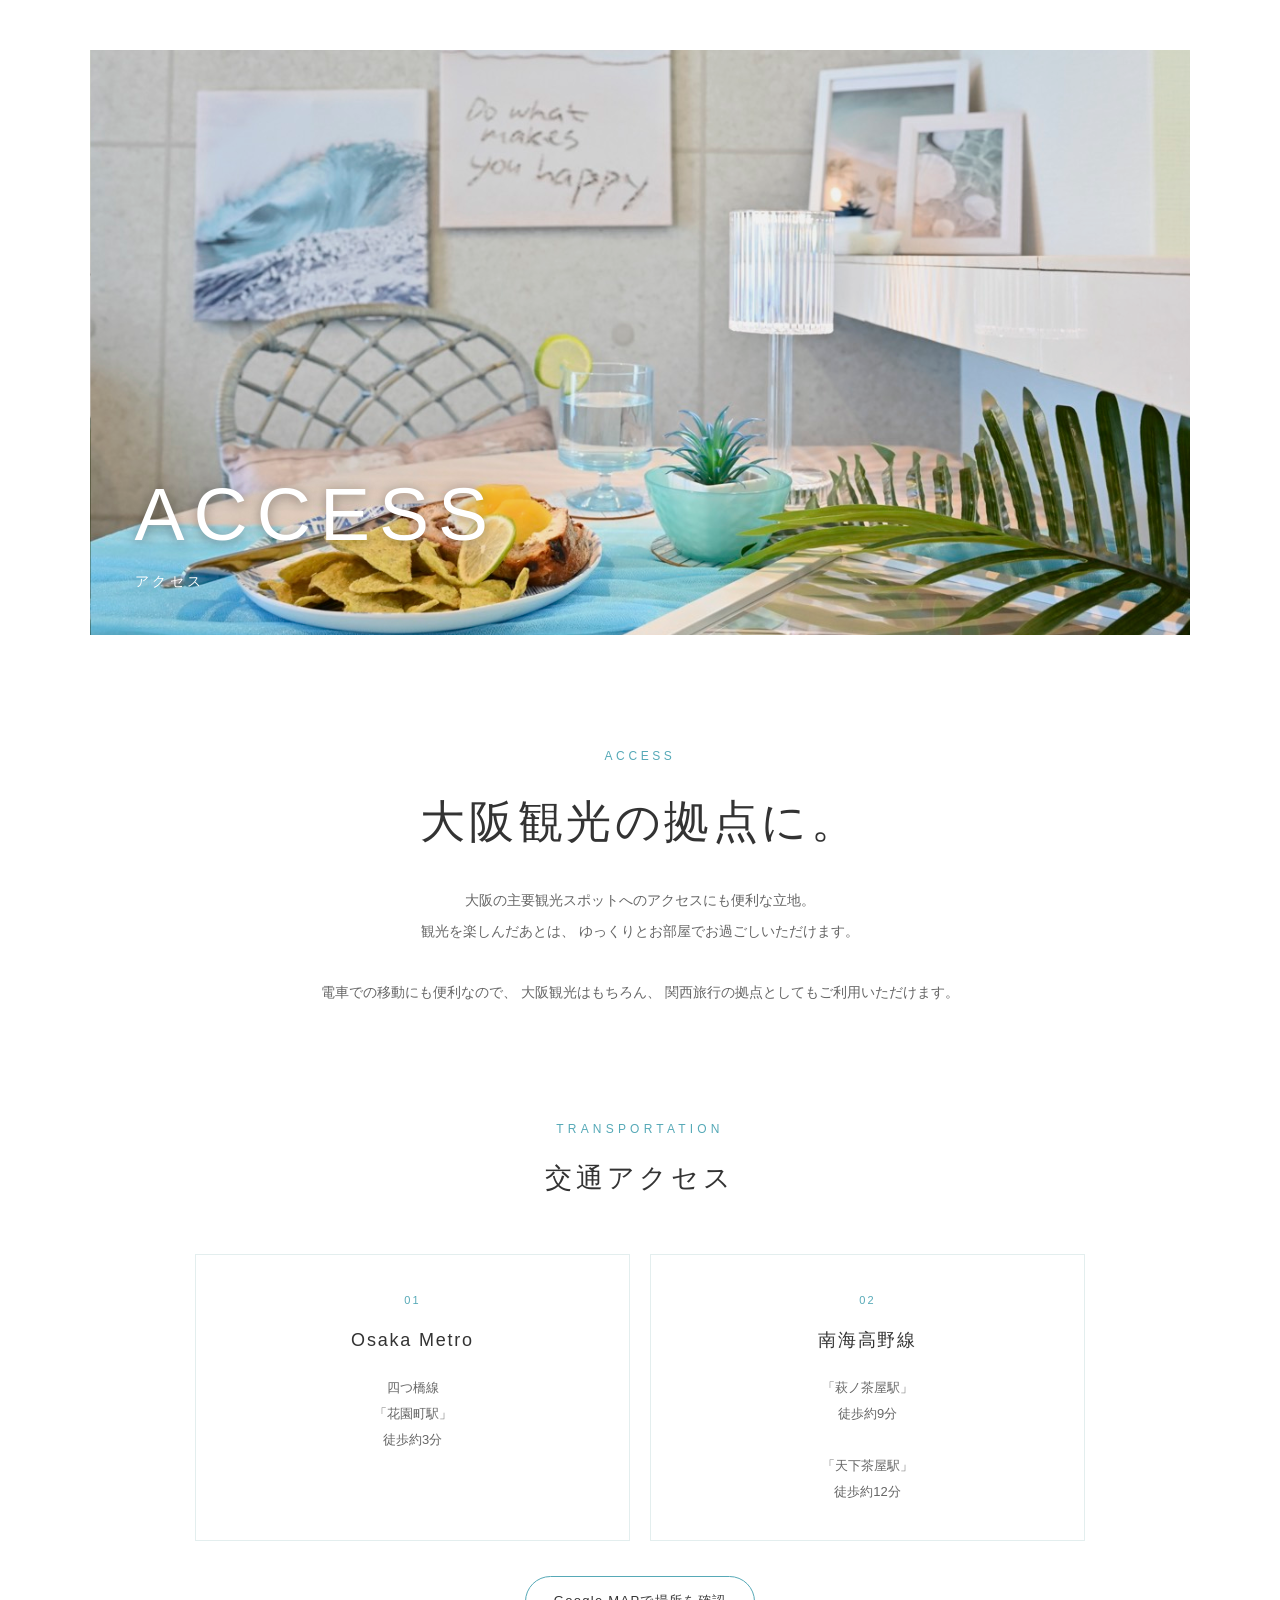
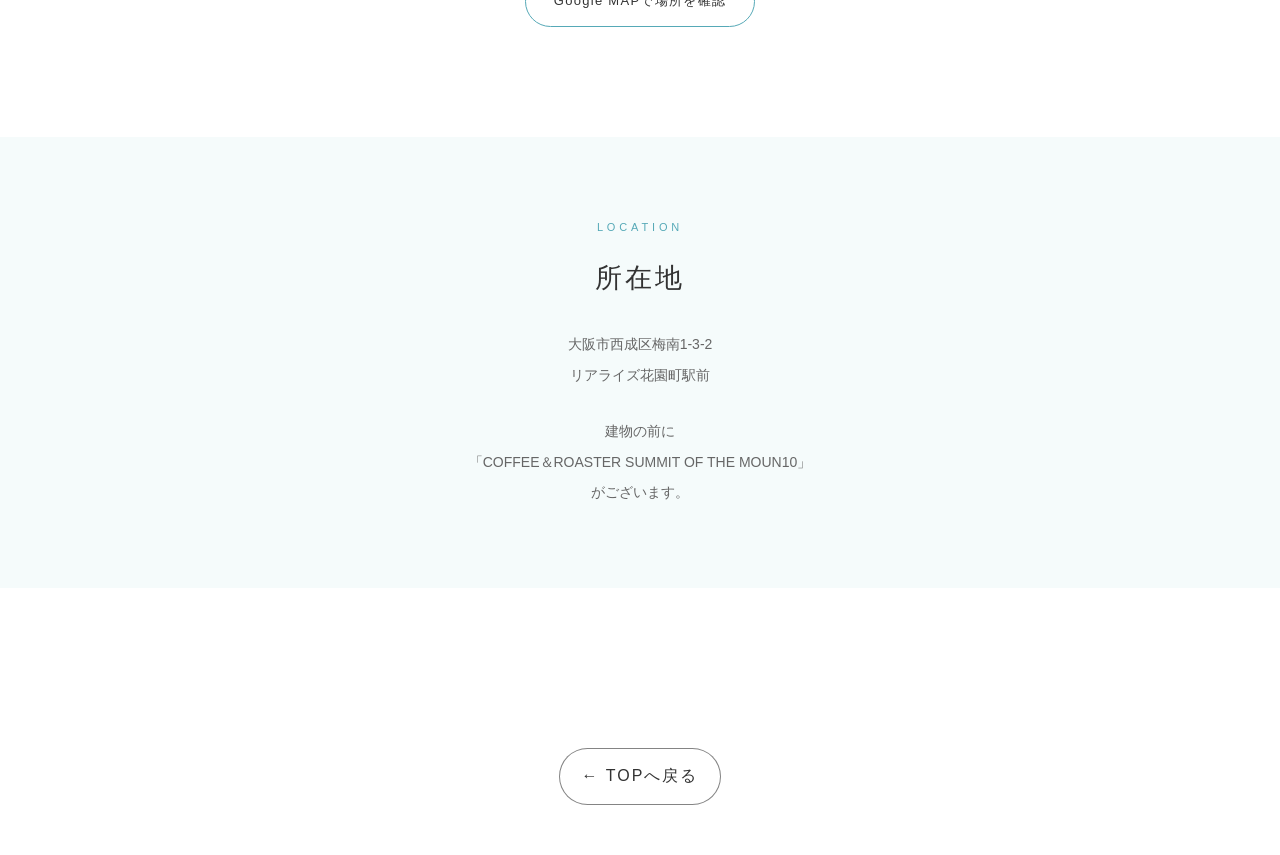
==== access.html @ d60d7217 "Initial commit: SORA guesthouse website Co-Authored-By: Claude Sonnet 5 <noreply@anthropic.com>" ====
<!DOCTYPE html>
<html lang="ja">

<head>

  <meta charset="UTF-8">

  <meta name="viewport" content="width=device-width, initial-scale=1.0">

  <title>アクセス | SORA</title>


  <style>

    * {
      margin: 0;
      padding: 0;
      box-sizing: border-box;
    }


    body {

      font-family:
        "Yu Gothic",
        "Hiragino Kaku Gothic ProN",
        sans-serif;

      color: #333;

      background: #fff;

      line-height: 1.9;
    }


    /* =========================
       HERO
    ========================= */

    .hero {

      width: 86%;

      height: 65vh;

      min-height: 500px;

      margin: 50px auto 0;

      background-image:
        linear-gradient(
          rgba(0,0,0,0.05),
          rgba(0,0,0,0.05)
        ),
        url("images/access.jpg");

      background-size: cover;

      /* 少し下側を見せる */
      background-position: center 70%;

      position: relative;
    }


    /* 画像の下側に文字 */

    .hero-content {

      position: absolute;

      left: 45px;

      bottom: 40px;

      color: white;

      text-shadow:
        0 2px 12px rgba(0,0,0,0.35);
    }


    .hero-en {

      font-size:
        clamp(40px, 6vw, 75px);

      letter-spacing: 0.12em;

      font-weight: 300;

      line-height: 1.05;
    }


    .hero-ja {

      margin-top: 15px;

      font-size: 14px;

      letter-spacing: 0.25em;
    }


    /* =========================
       INTRO
    ========================= */

    .intro {

      max-width: 950px;

      margin: 0 auto;

      padding: 110px 30px;

      text-align: center;
    }


    .intro-title {

      font-size: 12px;

      letter-spacing: 0.3em;

      color: #56a9b7;

      margin-bottom: 20px;
    }


    .intro h2 {

      font-size:
        clamp(27px, 3.5vw, 45px);

      font-weight: 300;

      line-height: 1.5;

      letter-spacing: 0.08em;

      margin-bottom: 30px;
    }


    .intro p {

      max-width: 650px;

      margin: 0 auto;

      font-size: 14px;

      line-height: 2.2;

      color: #666;
    }


    /* =========================
       ACCESS INFO
    ========================= */

    .access {

      max-width: 950px;

      margin: 0 auto;

      padding: 0 30px 110px;
    }


    .section-title {

      text-align: center;

      margin-bottom: 50px;
    }


    .section-title .en {

      font-size: 12px;

      letter-spacing: 0.35em;

      color: #56a9b7;
    }


    .section-title h2 {

      margin-top: 12px;

      font-size: 27px;

      font-weight: 300;

      letter-spacing: 0.15em;
    }


    /* =========================
       ACCESS CARD
    ========================= */

    .access-grid {

      display: grid;

      grid-template-columns:
        repeat(2, 1fr);

      gap: 20px;
    }


    .access-item {

      border:
        1px solid #e3eeee;

      padding: 35px 25px;

      text-align: center;

      background: white;
    }


    .access-number {

      font-size: 11px;

      letter-spacing: 0.2em;

      color: #56a9b7;

      margin-bottom: 12px;
    }


    .access-item h3 {

      font-size: 18px;

      font-weight: 400;

      letter-spacing: 0.1em;

      margin-bottom: 18px;
    }


    .access-item p {

      font-size: 13px;

      line-height: 2;

      color: #666;
    }


    /* =========================
       GOOGLE MAP LINK
    ========================= */

    .map-link {

      text-align: center;

      margin-top: 35px;
    }


    .map-link a {

      display: inline-block;

      padding: 12px 28px;

      color: #333;

      text-decoration: none;

      border:
        1px solid #56a9b7;

      border-radius: 30px;

      background: white;

      letter-spacing: 0.1em;

      font-size: 13px;

      transition: 0.3s;
    }


    .map-link a:hover {

      background: #56a9b7;

      color: white;
    }


    /* =========================
       LOCATION
    ========================= */

    .location {

      background: #f5fbfb;

      padding: 80px 30px;

      text-align: center;

      margin-bottom: 110px;
    }


    .location-en {

      font-size: 11px;

      letter-spacing: 0.35em;

      color: #56a9b7;

      margin-bottom: 15px;
    }


    .location h2 {

      font-size: 27px;

      font-weight: 300;

      letter-spacing: 0.12em;

      margin-bottom: 25px;
    }


    .location p {

      font-size: 14px;

      line-height: 2.2;

      color: #666;
    }


    .landmark {

      margin-top: 25px;
    }


    /* =========================
       TOPへ戻る
    ========================= */

    footer {

      padding: 50px 20px;

      text-align: center;

      background: #fff;
    }


    .back {

      display: block;

      width: fit-content;

      margin: 0 auto;

      color: #333;

      text-decoration: none;

      padding: 12px 22px;

      border:
        1px solid rgba(51, 51, 51, 0.6);

      border-radius: 30px;

      background:
        rgba(255, 255, 255, 0.15);

      letter-spacing: 2px;

      backdrop-filter: blur(5px);

      transition: 0.3s;
    }


    .back:hover {

      background:
        rgba(51, 51, 51, 0.15);
    }


    /* =========================
       スマホ
    ========================= */

    @media (max-width: 768px) {


      .hero {
  width: 92%;
  height: 260px;
  min-height: 0;

  background-size: contain;
  background-repeat: no-repeat;
  background-position: center;

  margin-top: 30px;
}

      .hero-content {

        left: 25px;

        bottom: 30px;
      }


      .hero-en {

        font-size: 40px;
      }


      .intro {

        padding: 75px 25px;
      }

.intro p {
  text-align: left;
}


      .access {

        padding:
          0 25px 75px;
      }


      .access-grid {

        grid-template-columns: 1fr;
      }


      .location {

        margin-bottom: 75px;

        padding: 60px 25px;
      }


      .map-link a {

        font-size: 12px;

        padding: 11px 22px;
      }

    }

  </style>

</head>


<body>


  <!-- =========================
       HERO
  ========================= -->

  <section class="hero">

    <div class="hero-content">

      <div class="hero-en">
        ACCESS
      </div>

      <div class="hero-ja">
        アクセス
      </div>

    </div>

  </section>



  <!-- =========================
       INTRO
  ========================= -->

  <section class="intro">

    <div class="intro-title">
      ACCESS
    </div>


    <h2>
      大阪観光の拠点に。
    </h2>


    <p>

      大阪の主要観光スポットへのアクセスにも便利な立地。<br>

      観光を楽しんだあとは、
      ゆっくりとお部屋でお過ごしいただけます。

      <br><br>

      電車での移動にも便利なので、
      大阪観光はもちろん、
      関西旅行の拠点としてもご利用いただけます。

    </p>

  </section>



  <!-- =========================
       ACCESS INFO
  ========================= -->

  <section class="access">


    <div class="section-title">

      <div class="en">
        TRANSPORTATION
      </div>

      <h2>
        交通アクセス
      </h2>

    </div>



    <div class="access-grid">


      <!-- Osaka Metro -->

      <div class="access-item">

        <div class="access-number">
          01
        </div>

        <h3>
          Osaka Metro
        </h3>

        <p>

          四つ橋線<br>

          「花園町駅」<br>

          徒歩約3分

        </p>

      </div>



      <!-- 南海高野線 -->

      <div class="access-item">

        <div class="access-number">
          02
        </div>

        <h3>
          南海高野線
        </h3>

        <p>

          「萩ノ茶屋駅」<br>

          徒歩約9分

          <br><br>

          「天下茶屋駅」<br>

          徒歩約12分

        </p>

      </div>


    </div>



    <!-- Google MAP -->

    <div class="map-link">

      <a
        href="https://maps.app.goo.gl/hooGgFMVFfqxuNar9"
        target="_blank"
      >
        Google MAPで場所を確認
      </a>

    </div>


  </section>



  <!-- =========================
       LOCATION
  ========================= -->

  <section class="location">

    <div class="location-en">
      LOCATION
    </div>


    <h2>
      所在地
    </h2>


    <p>

      大阪市西成区梅南1-3-2<br>

      リアライズ花園町駅前

    </p>


    <p class="landmark">

      建物の前に<br>

      「COFFEE＆ROASTER SUMMIT OF THE MOUN10」<br>

      がございます。

    </p>

  </section>



  <!-- =========================
       TOPへ戻る
  ========================= -->

  <footer>

    <a
      href="index.html"
      class="back"
    >

      ← TOPへ戻る

    </a>

  </footer>


</body>

</html>
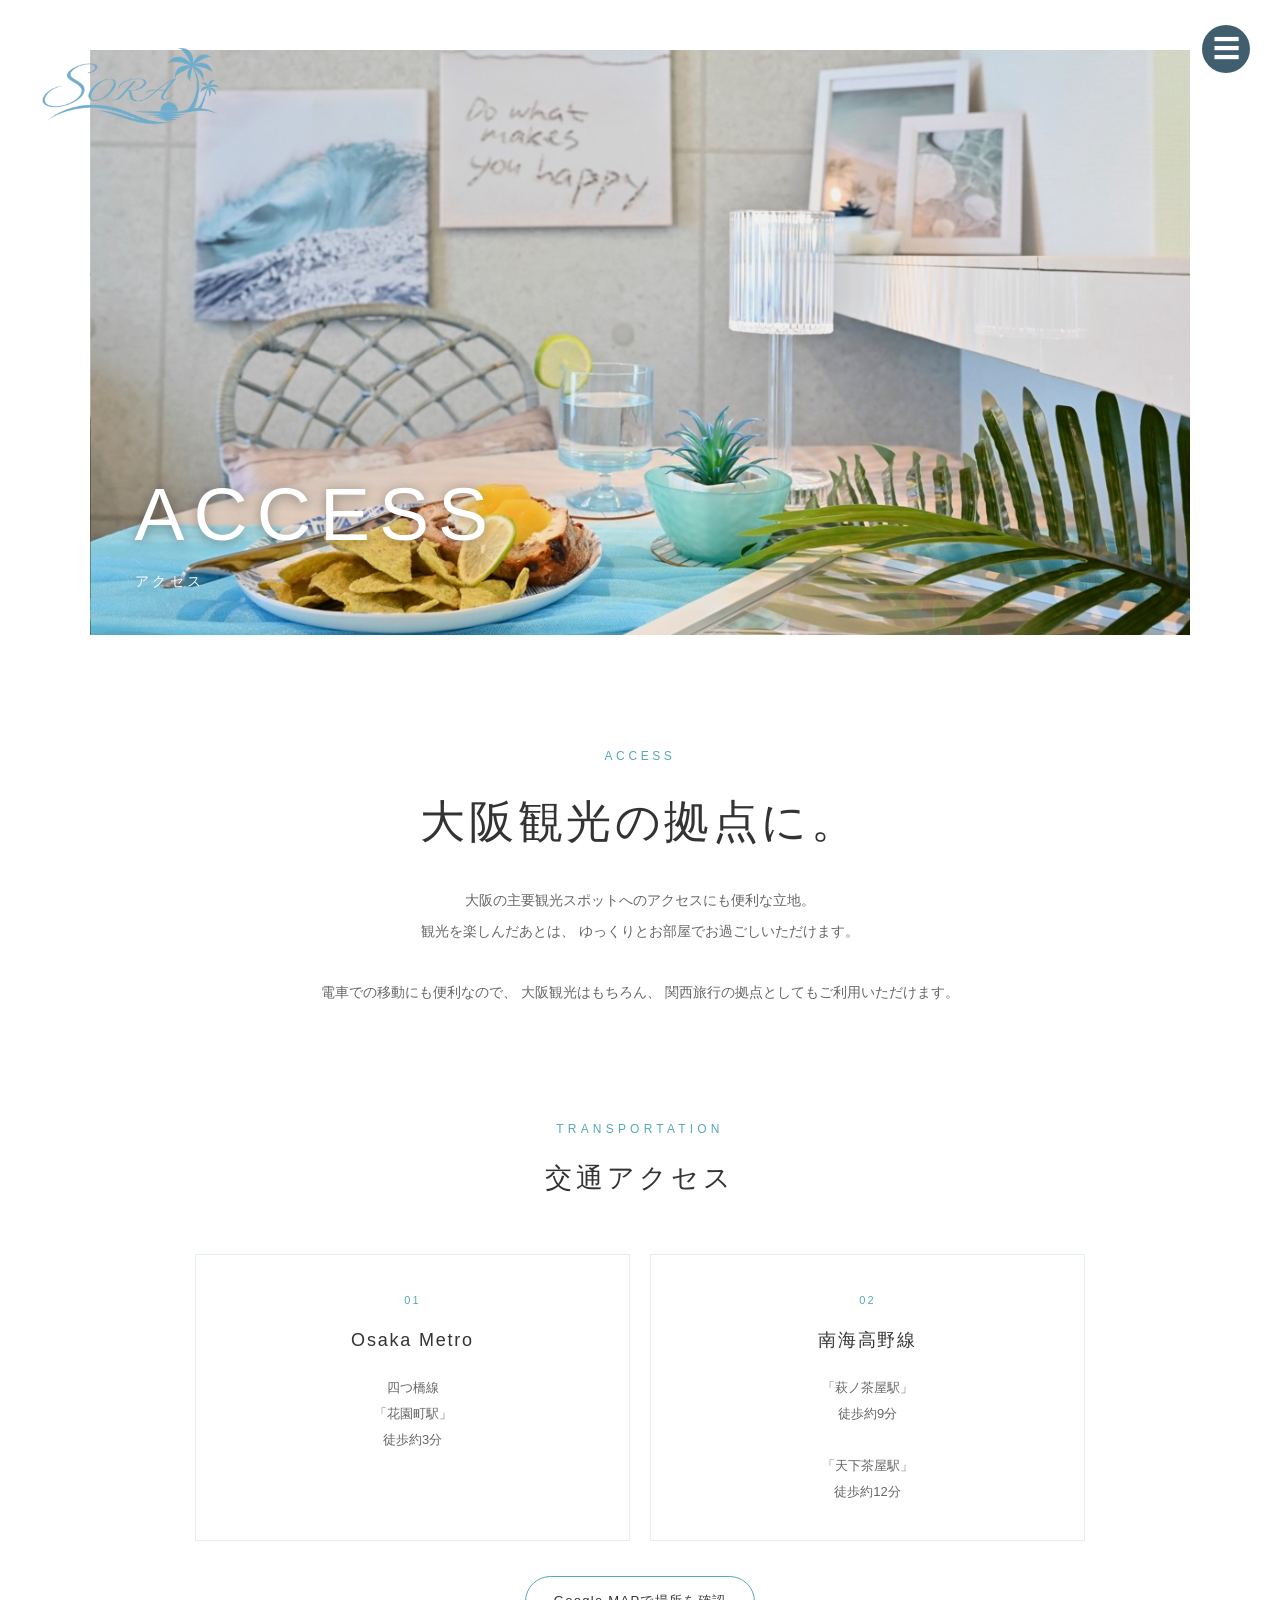
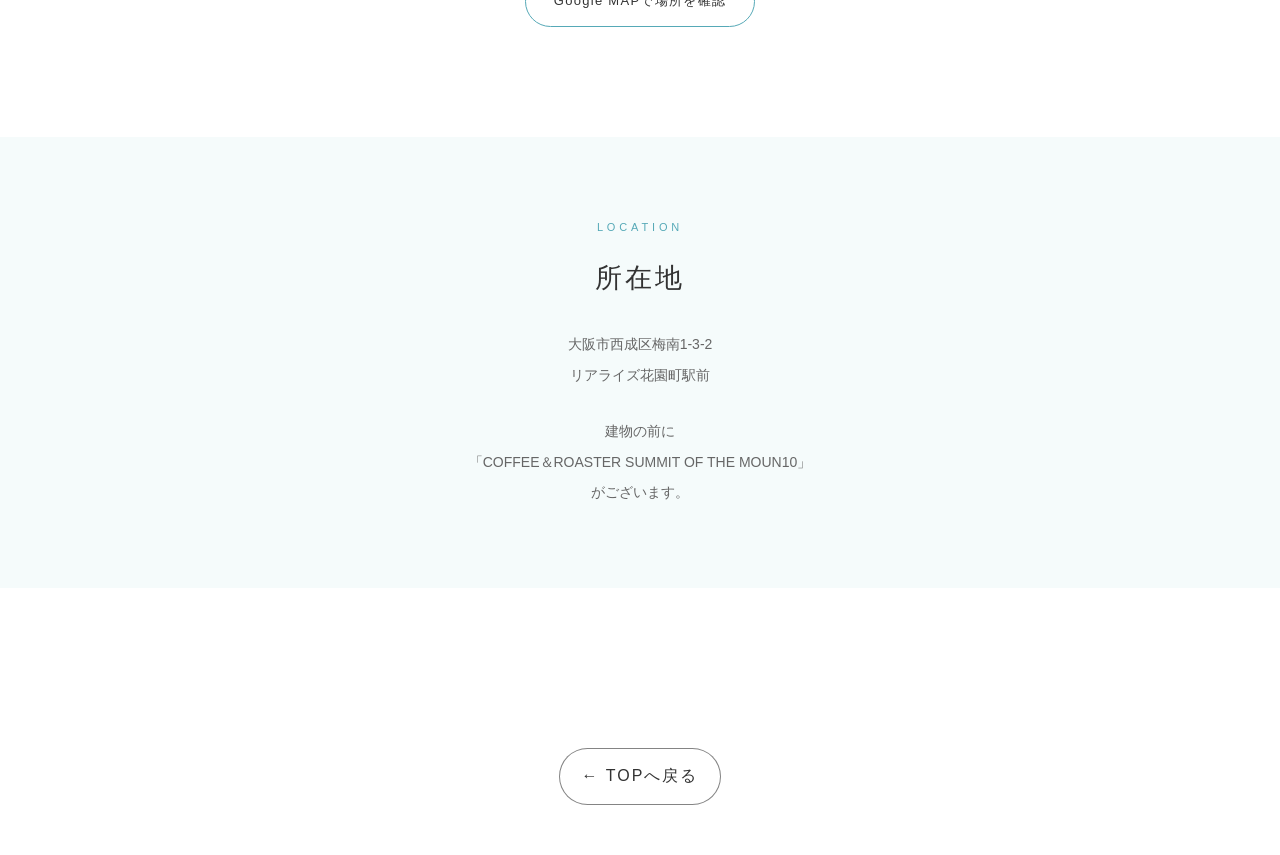
==== commit 7623c57e: "Update site content and logo Co-Authored-By: Claude Sonnet 5 <noreply@anthropic.com>" ====
--- a/access.html
+++ b/access.html
@@ -31,6 +31,153 @@
       background: #fff;
 
       line-height: 1.9;
+    }
+
+
+    /* =========================
+       ロゴ
+    ========================= */
+
+    .logo {
+
+      position: absolute;
+
+      top: 20px;
+      left: 30px;
+
+      width: 200px;
+
+      z-index: 20;
+    }
+
+
+    /* =========================
+       三本線メニュー
+    ========================= */
+
+    .menu-button {
+
+      position: fixed;
+
+      top: 25px;
+      right: 30px;
+
+      width: 48px;
+      height: 48px;
+
+      border: none;
+
+      background: rgba(0, 40, 60, 0.75);
+
+      color: white;
+
+      font-size: 27px;
+
+      cursor: pointer;
+
+      border-radius: 50%;
+
+      backdrop-filter: blur(5px);
+
+      z-index: 50;
+
+      transition: 0.3s;
+    }
+
+
+    .menu-button:hover {
+
+      background: rgba(0, 40, 60, 0.95);
+    }
+
+
+    /* =========================
+       メニュー
+    ========================= */
+
+    .menu {
+
+      position: fixed;
+
+      top: 0;
+
+      right: -300px;
+
+      width: 300px;
+
+      height: 100vh;
+
+      background: rgba(0, 40, 60, 0.95);
+
+      padding: 100px 40px 40px;
+
+      transition: right 0.4s ease;
+
+      z-index: 60;
+
+      backdrop-filter: blur(8px);
+    }
+
+
+    .menu.open {
+
+      right: 0;
+    }
+
+
+    /* =========================
+       メニュー項目
+    ========================= */
+
+    .menu a {
+
+      display: block;
+
+      color: white;
+
+      text-decoration: none;
+
+      font-size: 18px;
+
+      letter-spacing: 4px;
+
+      padding: 18px 0;
+
+      border-bottom:
+        1px solid rgba(255, 255, 255, 0.3);
+
+      transition: 0.3s;
+    }
+
+
+    .menu a:hover {
+
+      padding-left: 10px;
+
+      background:
+        rgba(255, 255, 255, 0.08);
+    }
+
+
+    /* =========================
+       閉じる
+    ========================= */
+
+    .close {
+
+      position: absolute;
+
+      top: 25px;
+
+      right: 30px;
+
+      color: white;
+
+      font-size: 32px;
+
+      cursor: pointer;
+
+      line-height: 1;
     }
 
 
@@ -57,14 +204,11 @@
 
       background-size: cover;
 
-      /* 少し下側を見せる */
       background-position: center 70%;
 
       position: relative;
     }
 
-
-    /* 画像の下側に文字 */
 
     .hero-content {
 
@@ -426,17 +570,66 @@
     @media (max-width: 768px) {
 
 
+      .logo {
+
+        width: 140px;
+
+        top: 20px;
+
+        left: 20px;
+      }
+
+
+      .menu-button {
+
+        top: 20px;
+
+        right: 20px;
+
+        width: 42px;
+
+        height: 42px;
+
+        font-size: 25px;
+      }
+
+
+      .menu {
+
+        width: 220px;
+
+        padding:
+          90px 30px 30px;
+      }
+
+
+      .menu a {
+
+        font-size: 15px;
+
+        padding: 15px 0;
+
+        letter-spacing: 3px;
+      }
+
+
       .hero {
-  width: 92%;
-  height: 260px;
-  min-height: 0;
-
-  background-size: contain;
-  background-repeat: no-repeat;
-  background-position: center;
-
-  margin-top: 30px;
-}
+
+        width: 92%;
+
+        height: 260px;
+
+        min-height: 0;
+
+        background-size: contain;
+
+        background-repeat: no-repeat;
+
+        background-position: center;
+
+        margin-top: 80px;
+      }
+
 
       .hero-content {
 
@@ -457,9 +650,11 @@
         padding: 75px 25px;
       }
 
-.intro p {
-  text-align: left;
-}
+
+      .intro p {
+
+        text-align: left;
+      }
 
 
       .access {
@@ -498,6 +693,86 @@
 
 
 <body>
+
+
+  <!-- =========================
+       ロゴ
+  ========================= -->
+
+  <img
+    src="images/logo.png"
+    alt="SORAのロゴ"
+    class="logo"
+  >
+
+
+  <!-- =========================
+       三本線
+  ========================= -->
+
+  <button
+    class="menu-button"
+    onclick="openMenu()"
+  >
+    ☰
+  </button>
+
+
+  <!-- =========================
+       メニュー
+  ========================= -->
+
+  <div
+    class="menu"
+    id="menu"
+  >
+
+
+    <!-- 閉じる -->
+
+    <div
+      class="close"
+      onclick="closeMenu()"
+    >
+      ×
+    </div>
+
+
+    <a href="concept.html">
+      CONCEPT
+    </a>
+
+
+    <a href="room.html">
+      ROOM
+    </a>
+
+
+    <a href="amenities.html">
+      AMENITIES
+    </a>
+
+
+    <a href="access.html">
+      ACCESS
+    </a>
+
+
+    <a href="contact.html">
+      CONTACT
+    </a>
+
+
+    <a
+      href="https://www.airbnb.jp/rooms/1693227146127960935?unique_share_id=e607aecd-bd02-41de-9335-cc84bdbd2808&viralityEntryPoint=1&s=76"
+      target="_blank"
+    >
+      RESERVATION
+    </a>
+
+
+  </div>
+
 
 
   <!-- =========================
@@ -715,6 +990,35 @@
   </footer>
 
 
+
+  <!-- =========================
+       メニュー開閉
+  ========================= -->
+
+  <script>
+
+    function openMenu() {
+
+      document
+        .getElementById("menu")
+        .classList
+        .add("open");
+
+    }
+
+
+    function closeMenu() {
+
+      document
+        .getElementById("menu")
+        .classList
+        .remove("open");
+
+    }
+
+  </script>
+
+
 </body>
 
-</html>+</html>
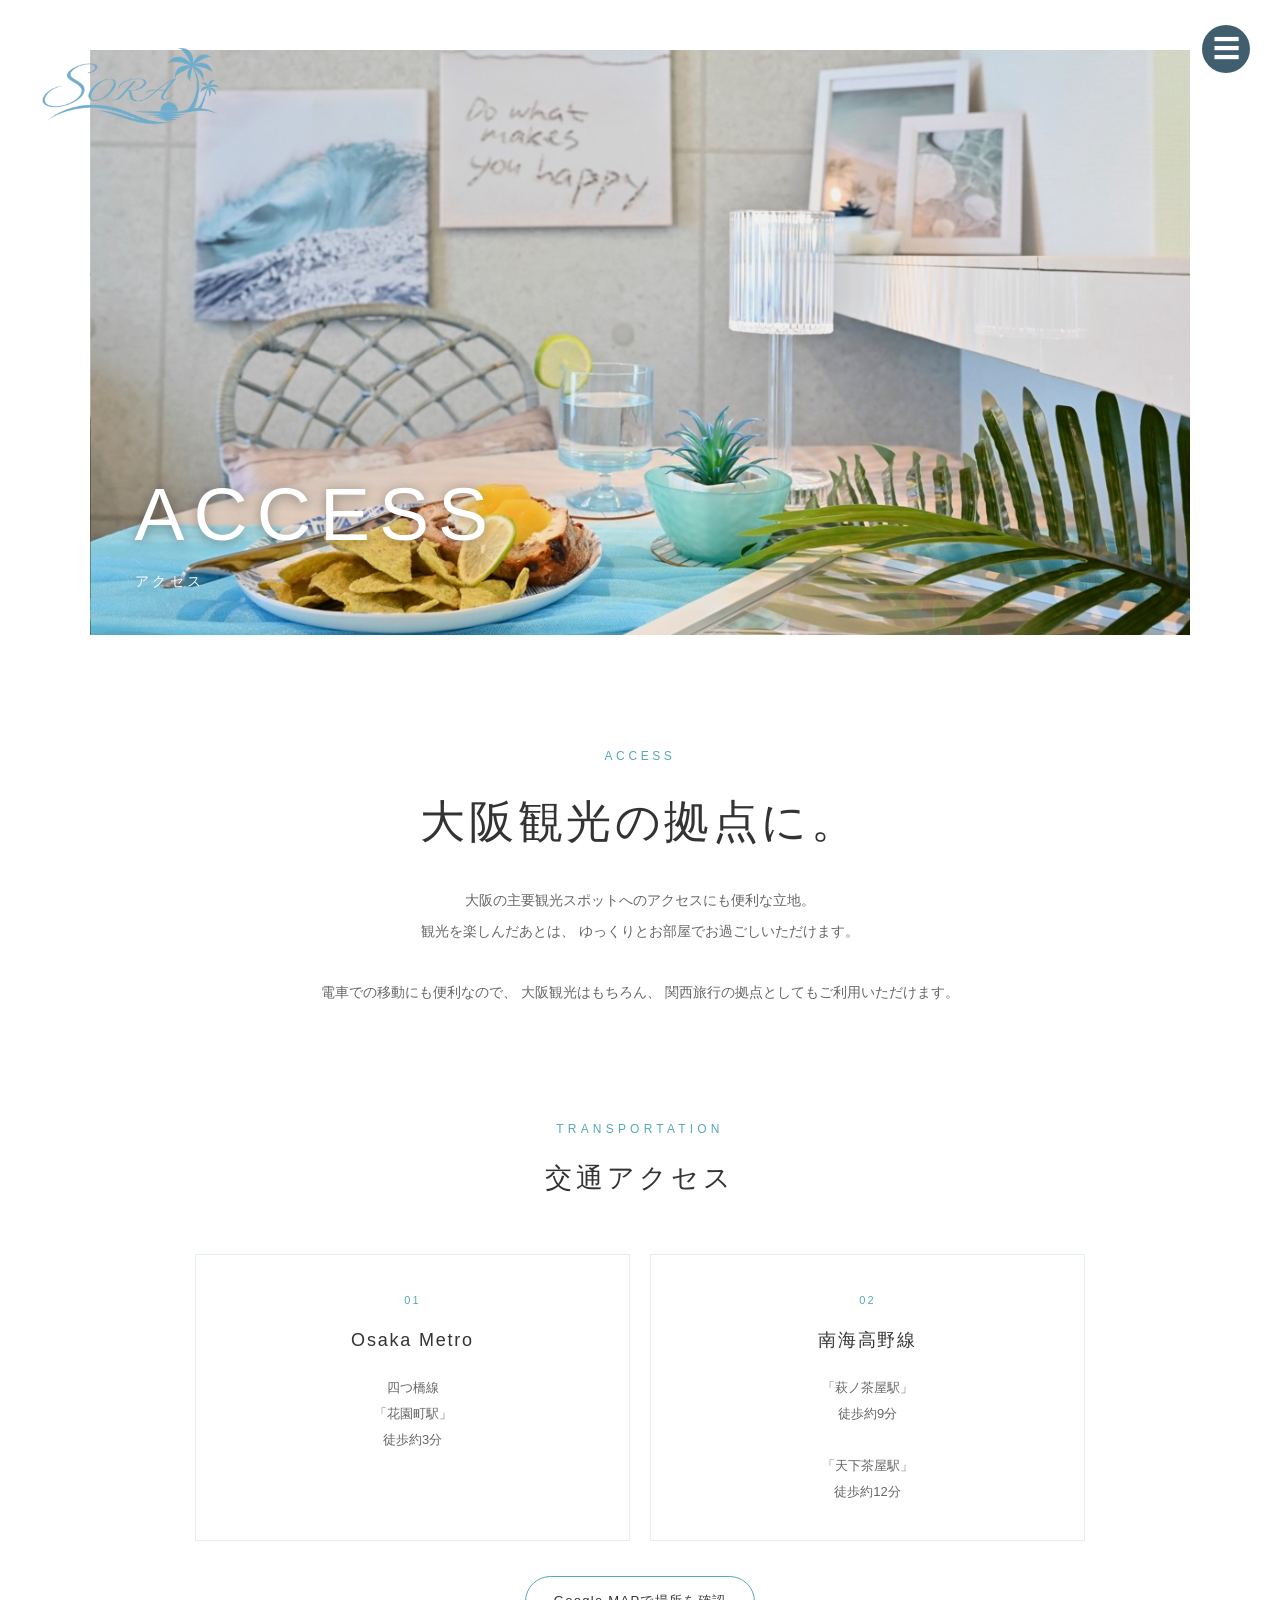
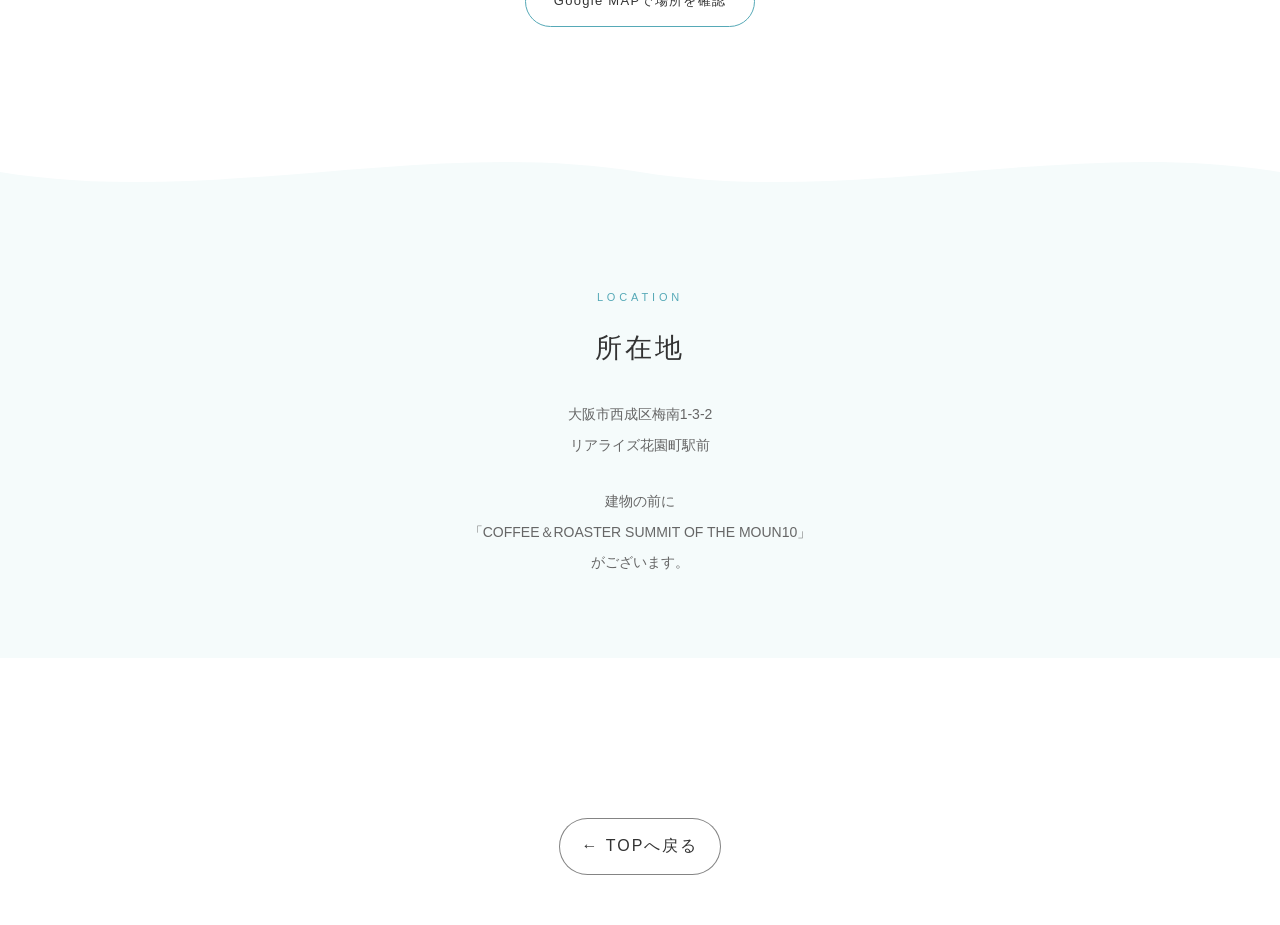
==== commit e04924ba: "Add wave dividers before ENJOY YOUR STAY and LOCATION sections Same white->mint (#f5fbfb) transition" ====
--- a/access.html
+++ b/access.html
@@ -16,6 +16,24 @@
       margin: 0;
       padding: 0;
       box-sizing: border-box;
+    }
+
+
+    /* =========================
+       セクションの区切り（波型）
+    ========================= */
+
+    .wave-divider {
+      width: 100%;
+      height: 70px;
+      line-height: 0;
+      background: #fff;
+    }
+
+    .wave-divider svg {
+      display: block;
+      width: 100%;
+      height: 100%;
     }
 
 
@@ -666,7 +684,37 @@
 
       .access-grid {
 
-        grid-template-columns: 1fr;
+        grid-template-columns: repeat(2, 1fr);
+
+        gap: 12px;
+      }
+
+
+      .access-item {
+
+        padding: 20px 12px;
+      }
+
+
+      .access-number {
+
+        font-size: 10px;
+      }
+
+
+      .access-item h3 {
+
+        font-size: 15px;
+
+        margin-bottom: 10px;
+      }
+
+
+      .access-item p {
+
+        font-size: 11.5px;
+
+        line-height: 1.7;
       }
 
 
@@ -932,6 +980,17 @@
   </section>
 
 
+  <!-- 区切り（波型） -->
+
+  <div class="wave-divider">
+    <svg viewBox="0 0 1440 70" preserveAspectRatio="none">
+      <path
+        d="M0,35 C240,70 480,0 720,35 C960,70 1200,0 1440,35 L1440,70 L0,70 Z"
+        fill="#f5fbfb"
+      ></path>
+    </svg>
+  </div>
+
 
   <!-- =========================
        LOCATION
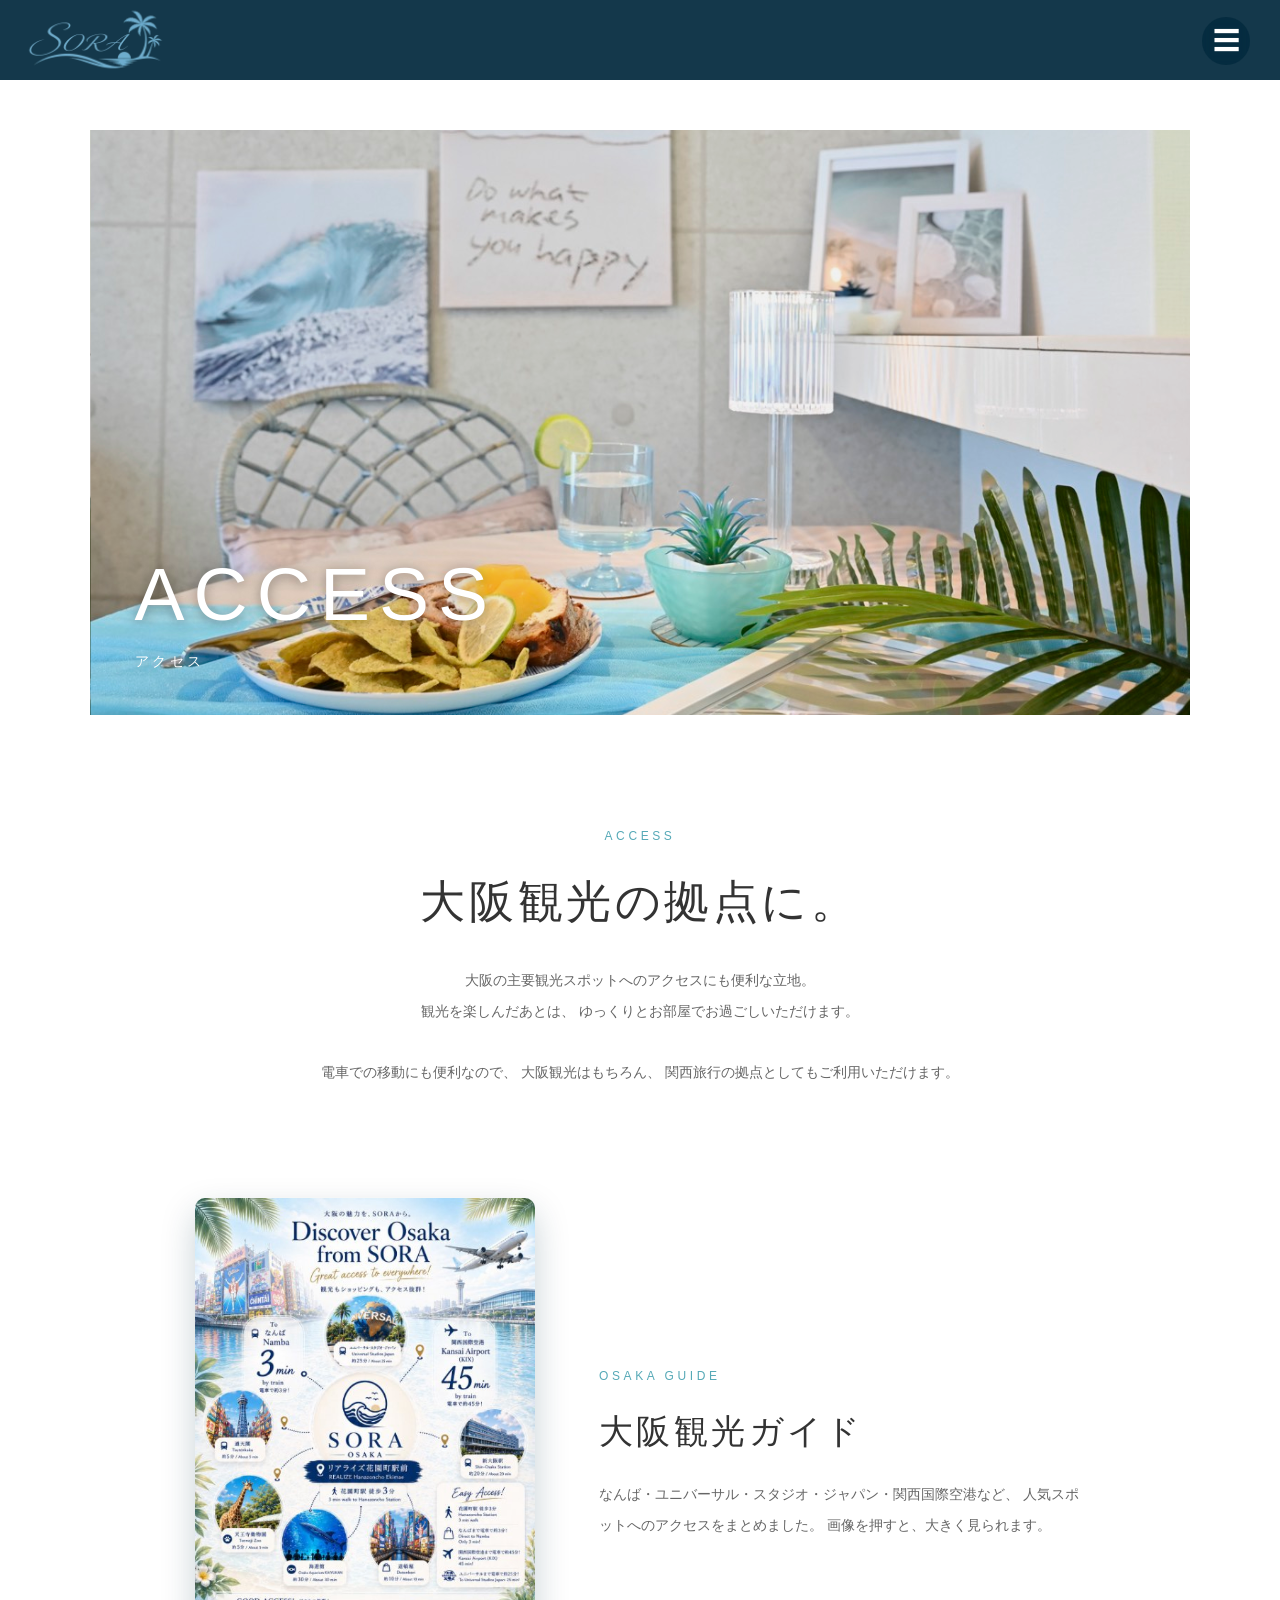
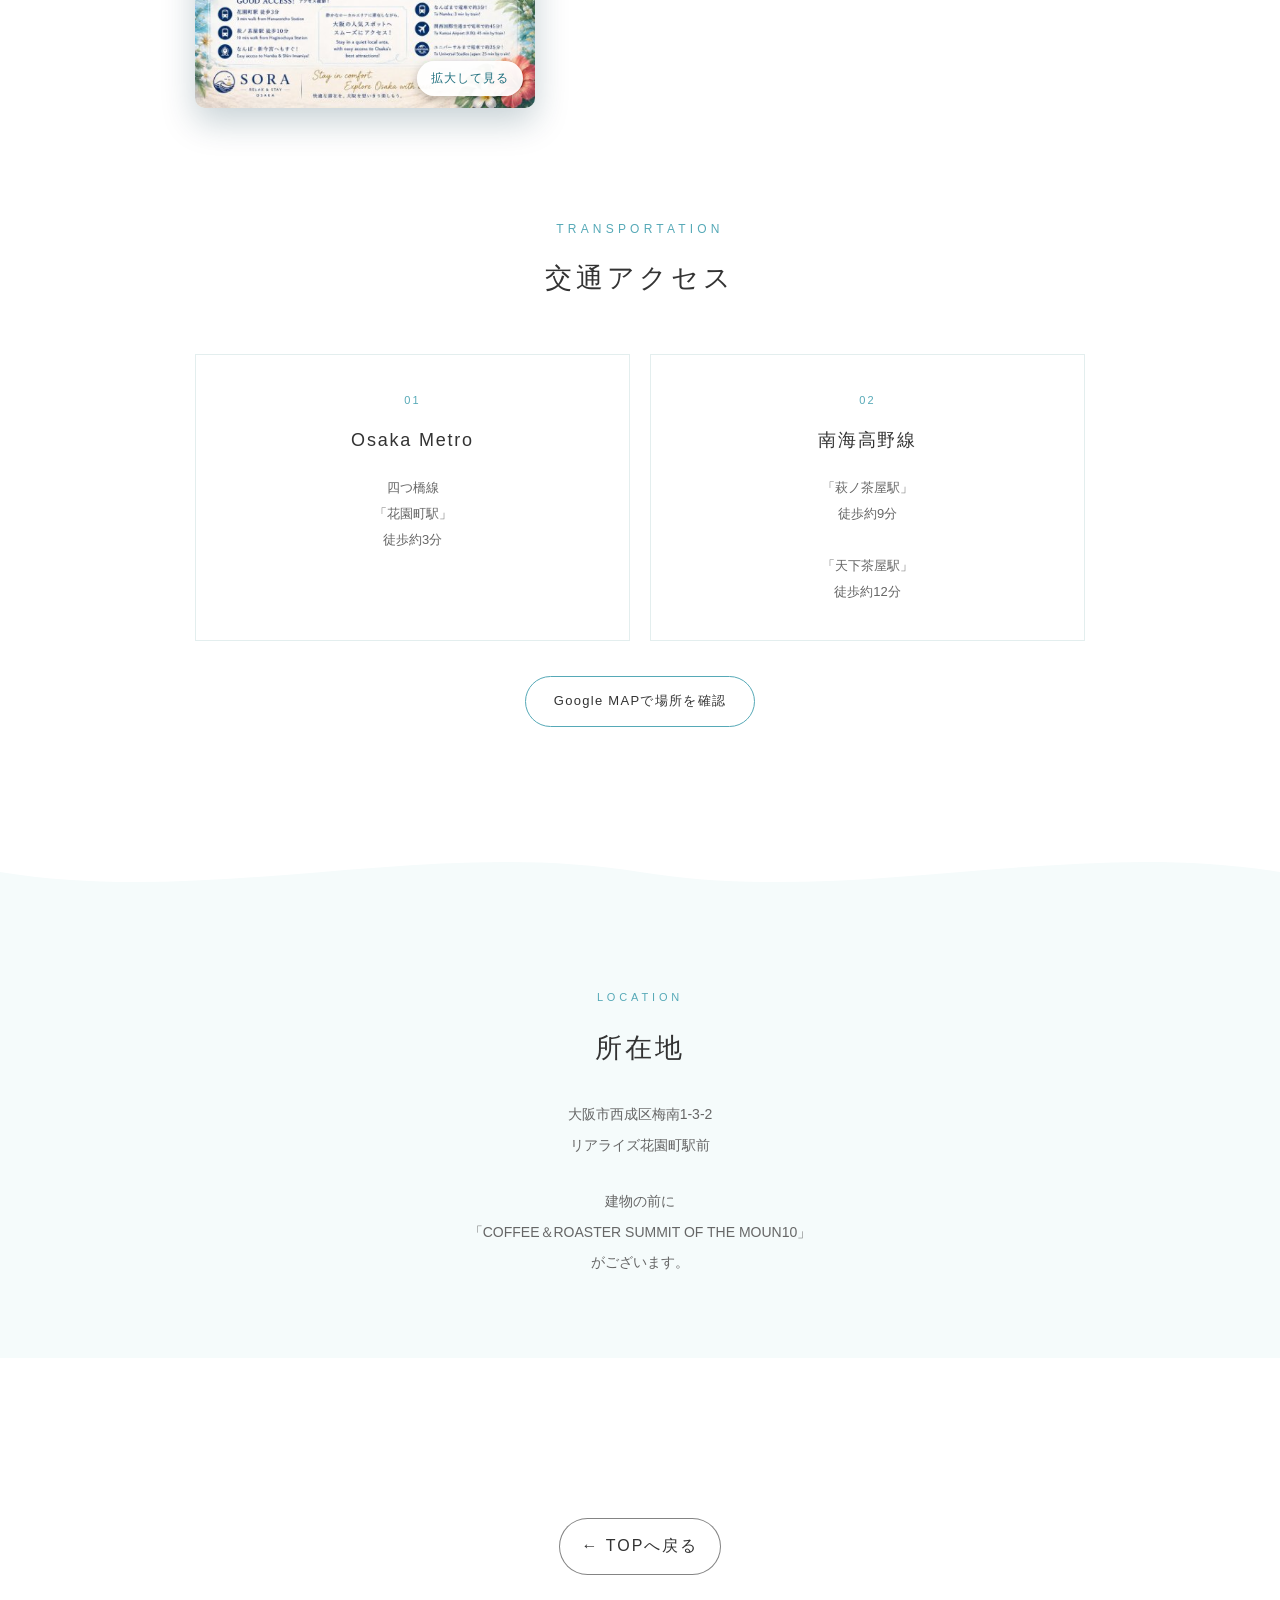
==== commit da8590ab: "写真・動画・ギャラリーを追加してサイトをリニューアル - ROOM: 古いスライダーと見出し・説明の箱を削除し、ROOM TOUR(縦型動画+BGM)と写真ギャラリー(カテゴリ絞り込み・拡大表示・スマ" ====
--- a/access.html
+++ b/access.html
@@ -155,6 +155,8 @@
 
       text-decoration: none;
 
+      font-family: "Yu Mincho", "Hiragino Mincho ProN", serif;
+
       font-size: 18px;
 
       letter-spacing: 4px;
@@ -218,7 +220,7 @@
           rgba(0,0,0,0.05),
           rgba(0,0,0,0.05)
         ),
-        url("images/access.jpg");
+        url("images/access/access.jpg");
 
       background-size: cover;
 
@@ -282,6 +284,75 @@
     }
 
 
+    /* =========================
+       大阪観光ガイド（チラシ）
+       PC：チラシを左、説明を右。スマホ：小さなカード（タップで拡大）
+    ========================= */
+
+    .guide {
+      max-width: 950px;
+      margin: 0 auto;
+      padding: 0 30px 110px;
+    }
+
+    .guide-inner {
+      display: grid;
+      grid-template-columns: minmax(0, 340px) minmax(0, 1fr);
+      gap: 64px;
+      align-items: center;
+    }
+
+    .guide-photo {
+      display: block;
+      position: relative;
+      border-radius: 10px;
+      overflow: hidden;
+      box-shadow: 0 14px 34px rgba(0, 50, 70, 0.22);
+      cursor: zoom-in;
+      background: #eaf6f8;
+    }
+
+    .guide-photo img {
+      display: block;
+      width: 100%;
+      height: auto;
+    }
+
+    .guide-zoom {
+      position: absolute;
+      right: 12px;
+      bottom: 12px;
+      padding: 6px 14px;
+      border-radius: 999px;
+      background: rgba(255, 255, 255, 0.94);
+      color: #1f6f7e;
+      font-size: 12px;
+      letter-spacing: 0.08em;
+      box-shadow: 0 3px 10px rgba(0, 0, 0, 0.25);
+    }
+
+    .guide-en {
+      font-size: 12px;
+      letter-spacing: 0.3em;
+      color: #56a9b7;
+      margin-bottom: 18px;
+    }
+
+    .guide-body h2 {
+      font-size: clamp(23px, 3vw, 34px);
+      font-weight: 300;
+      letter-spacing: 0.1em;
+      line-height: 1.5;
+      margin-bottom: 22px;
+    }
+
+    .guide-body p {
+      font-size: 14px;
+      line-height: 2.2;
+      color: #666;
+    }
+
+
     .intro-title {
 
       font-size: 12px;
@@ -588,6 +659,49 @@
     @media (max-width: 768px) {
 
 
+      /* スマホは小さなカードにして、長さを増やさない */
+
+      .guide {
+        padding: 0 25px 60px;
+      }
+
+      .guide-inner {
+        display: flex;
+        gap: 16px;
+        align-items: center;
+      }
+
+      .guide-photo {
+        flex: 0 0 104px;
+        border-radius: 6px;
+        box-shadow: 0 6px 16px rgba(0, 50, 70, 0.22);
+      }
+
+      .guide-zoom {
+        left: 6px;
+        right: 6px;
+        bottom: 6px;
+        padding: 4px 0;
+        text-align: center;
+        font-size: 10px;
+        letter-spacing: 0.04em;
+      }
+
+      .guide-en {
+        margin-bottom: 8px;
+      }
+
+      .guide-body h2 {
+        font-size: 18px;
+        margin-bottom: 8px;
+      }
+
+      .guide-body p {
+        font-size: 12px;
+        line-height: 1.9;
+      }
+
+
       .logo {
 
         width: 140px;
@@ -737,10 +851,17 @@
 
   </style>
 
+  <link rel="stylesheet" href="assets/site-extras.css">
+
 </head>
 
 
-<body>
+<body class="sx-has-bar">
+
+
+  <!-- PC：ロゴを置く上の帯（スマホでは表示しない） -->
+
+  <div class="sx-bar" aria-hidden="true"></div>
 
 
   <!-- =========================
@@ -748,7 +869,7 @@
   ========================= -->
 
   <img
-    src="images/logo.png"
+    src="images/common/logo.png"
     alt="SORAのロゴ"
     class="logo"
   >
@@ -875,6 +996,53 @@
       関西旅行の拠点としてもご利用いただけます。
 
     </p>
+
+  </section>
+
+
+  <!-- =========================
+       大阪観光ガイド（チラシ）
+  ========================= -->
+
+  <section class="guide">
+
+    <div class="guide-inner">
+
+      <a
+        class="sx-zoom guide-photo"
+        href="images/access/guide.jpg"
+        aria-label="大阪観光ガイドを拡大して見る"
+      >
+        <img
+          src="images/access/guide-thumb.jpg"
+          alt="「Discover Osaka from SORA」大阪の人気スポットへのアクセス案内。花園町駅から徒歩3分、なんばまで電車で約3分、関西国際空港まで約45分、ユニバーサル・スタジオ・ジャパンまで約25分"
+          width="480"
+          height="720"
+          loading="lazy"
+          decoding="async"
+        >
+        <span class="guide-zoom">拡大して見る</span>
+      </a>
+
+      <div class="guide-body">
+
+        <div class="guide-en">
+          OSAKA GUIDE
+        </div>
+
+        <h2>
+          大阪観光ガイド
+        </h2>
+
+        <p>
+          なんば・ユニバーサル・スタジオ・ジャパン・関西国際空港など、
+          人気スポットへのアクセスをまとめました。
+          画像を押すと、大きく見られます。
+        </p>
+
+      </div>
+
+    </div>
 
   </section>
 
@@ -1077,6 +1245,8 @@
 
   </script>
 
+  <script src="assets/site-extras.js" defer></script>
+
 
 </body>
 
--- a/assets/site-extras.css
+++ b/assets/site-extras.css
@@ -0,0 +1,677 @@
+/* SORA 追加スタイル（動画・ギャラリー・写真の拡大表示）
+   全ページ共通。クラス名はすべて sx- から始まる。 */
+
+/* ---------- セクション共通（白いカード） ---------- */
+
+.sx-section {
+    box-sizing: border-box;
+    width: 92%;
+    max-width: 1100px;
+    margin: 70px auto 0;
+    padding: 56px 32px 48px;
+    background: rgba(255, 255, 255, 0.92);
+    color: #3b5560;
+    border-radius: 14px;
+    box-shadow: 0 15px 40px rgba(0, 30, 45, 0.18);
+    text-align: center;
+    font-family: "Yu Mincho", "Hiragino Mincho ProN", serif;
+}
+
+.sx-head {
+    margin-bottom: 34px;
+}
+
+.sx-en {
+    font-size: 12px;
+    letter-spacing: 0.38em;
+    color: #56a9b7;
+}
+
+.sx-head h2 {
+    margin: 12px 0 0;
+    font-size: clamp(22px, 3.2vw, 30px);
+    font-weight: 300;
+    letter-spacing: 0.14em;
+    line-height: 1.5;
+    color: #2f4a53;
+}
+
+
+/* ---------- ROOM TOUR（縦型動画） ---------- */
+
+.sx-phone {
+    width: min(86%, 340px);
+    margin: 0 auto;
+    aspect-ratio: 9 / 16;
+    border-radius: 22px;
+    overflow: hidden;
+    background: #0d2530;
+    box-shadow: 0 18px 40px rgba(0, 50, 70, 0.28);
+}
+
+.sx-phone video {
+    display: block;
+    width: 100%;
+    height: 100%;
+    object-fit: cover;
+    background: #0d2530;
+}
+
+
+/* ---------- ギャラリー ---------- */
+
+.sx-chips {
+    display: flex;
+    flex-wrap: wrap;
+    justify-content: center;
+    gap: 8px;
+    margin: 0 0 28px;
+    padding: 0;
+}
+
+.sx-chip {
+    appearance: none;
+    -webkit-appearance: none;
+    font: inherit;
+    font-size: 13px;
+    letter-spacing: 0.1em;
+    padding: 8px 18px;
+    border: 1px solid #56a9b7;
+    border-radius: 999px;
+    background: transparent;
+    color: #2f7f8d;
+    cursor: pointer;
+    transition: background 0.25s, color 0.25s;
+}
+
+.sx-chip:hover {
+    background: rgba(86, 169, 183, 0.14);
+}
+
+.sx-chip.is-active {
+    background: #56a9b7;
+    color: #fff;
+}
+
+.sx-chip:focus-visible,
+.sx-item:focus-visible {
+    outline: 2px solid #2f7f8d;
+    outline-offset: 2px;
+}
+
+/* 横長の写真は1マス、縦長の写真(.is-tall)は縦に2マス分。
+   順番どおりに左から右へ並び、すき間は後ろの写真が埋める。 */
+
+.sx-grid {
+    display: grid;
+    grid-template-columns: repeat(4, 1fr);
+    grid-auto-rows: min(176px, calc(16.2vw - 17.6px));
+    grid-auto-flow: dense;
+    gap: 12px;
+    text-align: left;
+}
+
+.sx-item {
+    display: block;
+    position: relative;
+    overflow: hidden;
+    border-radius: 8px;
+    background: #dfeef0;
+    cursor: zoom-in;
+    -webkit-tap-highlight-color: transparent;
+}
+
+.sx-item.is-tall {
+    grid-row: span 2;
+}
+
+.sx-item[hidden] {
+    display: none;
+}
+
+.sx-item img {
+    display: block;
+    width: 100%;
+    height: 100%;
+    object-fit: cover;
+    transition: transform 0.7s ease;
+}
+
+@media (hover: hover) {
+    .sx-item:hover img {
+        transform: scale(1.05);
+    }
+}
+
+
+/* ---------- 写真の拡大表示 ---------- */
+
+.sx-lb {
+    position: fixed;
+    top: 0;
+    right: 0;
+    bottom: 0;
+    left: 0;
+    z-index: 1000;
+    display: flex;
+    align-items: center;
+    justify-content: center;
+    background: rgba(4, 22, 30, 0.97);
+    opacity: 0;
+    transition: opacity 0.25s ease;
+}
+
+.sx-lb[hidden] {
+    display: none;
+}
+
+.sx-lb.is-open {
+    opacity: 1;
+}
+
+.sx-lb figure {
+    margin: 0;
+    max-width: 92vw;
+    text-align: center;
+}
+
+.sx-lb img {
+    display: block;
+    max-width: 92vw;
+    max-height: 78vh;
+    margin: 0 auto;
+    object-fit: contain;
+    border-radius: 4px;
+    user-select: none;
+    -webkit-user-drag: none;
+}
+
+@supports (height: 100dvh) {
+    .sx-lb img {
+        max-height: 78dvh;
+    }
+}
+
+.sx-lb figcaption {
+    margin-top: 14px;
+    padding: 0 12px;
+    color: #e6f4f6;
+    font-size: 13px;
+    letter-spacing: 0.06em;
+    line-height: 1.8;
+}
+
+.sx-lb button {
+    position: absolute;
+    width: 46px;
+    height: 46px;
+    padding: 0;
+    border: none;
+    border-radius: 50%;
+    background: rgba(255, 255, 255, 0.14);
+    color: #fff;
+    font-size: 26px;
+    line-height: 1;
+    cursor: pointer;
+    transition: background 0.2s;
+    -webkit-tap-highlight-color: transparent;
+}
+
+.sx-lb button:hover {
+    background: rgba(255, 255, 255, 0.28);
+}
+
+.sx-lb button:focus-visible {
+    outline: 2px solid #8fe0ec;
+    outline-offset: 2px;
+}
+
+.sx-lb-close {
+    top: 16px;
+    right: 16px;
+}
+
+.sx-lb-prev {
+    left: 14px;
+    top: 50%;
+    transform: translateY(-50%);
+}
+
+.sx-lb-next {
+    right: 14px;
+    top: 50%;
+    transform: translateY(-50%);
+}
+
+.sx-lb-count {
+    position: absolute;
+    top: 26px;
+    left: 0;
+    right: 0;
+    text-align: center;
+    color: #bcd8dd;
+    font-size: 12px;
+    letter-spacing: 0.2em;
+    pointer-events: none;
+}
+
+html.sx-lock {
+    overflow: hidden;
+}
+
+/* 1枚だけの拡大（観光ガイドのチラシなど）：矢印と枚数は出さない */
+.sx-lb-open {
+    display: none;
+    margin-top: 10px;
+    color: #bfe7ee;
+    font-size: 12px;
+    letter-spacing: 0.08em;
+    text-decoration: underline;
+}
+
+.sx-lb.is-single .sx-lb-open {
+    display: inline-block;
+}
+
+.sx-lb.is-single .sx-lb-prev,
+.sx-lb.is-single .sx-lb-next,
+.sx-lb.is-single .sx-lb-count {
+    display: none;
+}
+
+/* タッチ端末は指で左右にスワイプするので矢印は出さない */
+@media (hover: none) and (pointer: coarse) {
+    .sx-lb-prev,
+    .sx-lb-next {
+        display: none;
+    }
+}
+
+
+/* ---------- タブレット・スマホ ---------- */
+
+@media (max-width: 1000px) {
+    .sx-grid {
+        grid-template-columns: repeat(3, 1fr);
+        grid-auto-rows: calc(21.6vw - 20.7px);
+    }
+}
+
+@media (max-width: 800px) {
+
+    .sx-section {
+        margin-top: 44px;
+        padding: 40px 14px 34px;
+        border-radius: 12px;
+    }
+
+    .sx-head {
+        margin-bottom: 26px;
+    }
+
+    /* 動画は小さめにして、縦に長くなりすぎないようにする */
+    .sx-phone {
+        width: min(62%, 240px);
+    }
+
+    /* 写真は縦に並べず、横に1段。指で左右にスワイプして見る */
+    .sx-grid {
+        display: flex;
+        gap: 8px;
+        overflow-x: auto;
+        margin-left: -14px;
+        margin-right: -14px;
+        padding: 0 14px 6px;
+        scroll-snap-type: x mandatory;
+        scroll-padding-left: 14px;
+        -webkit-overflow-scrolling: touch;
+        scrollbar-width: none;
+    }
+
+    .sx-grid::-webkit-scrollbar {
+        display: none;
+    }
+
+    .sx-item {
+        flex: 0 0 auto;
+        width: min(68vw, 360px);
+        height: min(50vw, 264px);
+        border-radius: 6px;
+        scroll-snap-align: start;
+    }
+
+    .sx-item.is-tall {
+        width: min(38vw, 200px);
+    }
+
+    /* カテゴリのボタンは横にスクロールできる */
+    .sx-chips {
+        flex-wrap: nowrap;
+        justify-content: flex-start;
+        overflow-x: auto;
+        margin-left: -14px;
+        margin-right: -14px;
+        padding: 2px 14px 6px;
+        scrollbar-width: none;
+    }
+
+    .sx-chips::-webkit-scrollbar {
+        display: none;
+    }
+
+    .sx-chip {
+        flex: 0 0 auto;
+    }
+}
+
+/* ---------- 設備・アメニティ（写真の帯＋項目のタグ） ----------
+   PCは全部ひらいたまま。スマホは写真の帯をタップして開く。 */
+
+/* ※ AMENITIES など「* { margin: 0; padding: 0 }」を持つページは、スマホのトップで
+   連結されるとその指定が優先されるため、余白だけ !important を付けている。 */
+
+/* PC：写真(元の比率 3:2)と項目を左右に並べ、1つおきに左右を入れ替える */
+
+.sx-acc {
+    display: grid;
+    grid-template-columns: minmax(0, 1fr) minmax(0, 1.1fr);
+    gap: 40px;
+    align-items: center;
+    margin-bottom: 64px !important;
+}
+
+.sx-acc.is-rev {
+    grid-template-columns: minmax(0, 1.1fr) minmax(0, 1fr);
+}
+
+.sx-acc.is-rev .sx-acc-head {
+    order: 2;
+}
+
+.sx-acc-head {
+    display: block;
+    position: relative;
+    width: 100%;
+    aspect-ratio: 3 / 2;
+    padding: 0;
+    border: none;
+    border-radius: 10px;
+    overflow: hidden;
+    background-color: #cfe3e6;
+    background-size: cover;
+    background-position: center;
+    color: #fff;
+    text-align: left;
+    font: inherit;
+    cursor: default;
+    pointer-events: none;
+}
+
+.sx-acc-head::before {
+    content: "";
+    position: absolute;
+    top: 0;
+    right: 0;
+    bottom: 0;
+    left: 0;
+    background: linear-gradient(to top, rgba(0, 35, 50, 0.62), rgba(0, 35, 50, 0.04) 70%);
+}
+
+.sx-acc-label {
+    position: absolute;
+    left: 24px;
+    bottom: 18px;
+    display: flex;
+    align-items: baseline;
+    gap: 14px;
+}
+
+.sx-acc-num {
+    font-size: 12px;
+    letter-spacing: 0.28em;
+    opacity: 0.92;
+}
+
+.sx-acc-title {
+    font-size: 26px;
+    font-weight: 400;
+    letter-spacing: 0.1em;
+}
+
+.sx-acc-count {
+    position: absolute;
+    right: 24px;
+    bottom: 22px;
+    font-size: 12px;
+    letter-spacing: 0.12em;
+    opacity: 0.92;
+}
+
+.sx-acc-btn {
+    display: none;
+}
+
+.sx-acc-body {
+    display: grid;
+    grid-template-rows: 1fr;
+}
+
+.sx-acc-body > div {
+    min-height: 0;
+    overflow: hidden;
+}
+
+.sx-tags {
+    display: flex;
+    flex-wrap: wrap;
+    gap: 8px;
+    padding: 0 !important;
+}
+
+.sx-tag {
+    padding: 8px 16px !important;
+    border: 1px solid #d9e8ea;
+    border-radius: 999px;
+    background: #f9fcfc;
+    color: #3b5560;
+    font-size: 13px;
+    letter-spacing: 0.04em;
+    line-height: 1.4;
+}
+
+.sx-acc-hint {
+    display: none;
+}
+
+/* AMENITIES の最後の帯（「ENJOY YOUR STAY」の背景を写真にする） */
+
+.sx-note-photo {
+    width: 92%;
+    max-width: 1100px;
+    margin: 0 auto 90px !important;
+    padding: 64px 28px !important;
+    border-radius: 14px;
+    overflow: hidden;
+    background:
+        linear-gradient(rgba(10, 105, 120, 0.52), rgba(10, 105, 120, 0.52)),
+        var(--sx-note-img) center / cover no-repeat !important;
+}
+
+.sx-note-photo,
+.sx-note-photo .note-en,
+.sx-note-photo p {
+    color: #fff !important;
+    text-align: center !important;
+    text-shadow: 0 2px 10px rgba(0, 30, 45, 0.45);
+}
+
+@media (max-width: 800px) {
+
+    .sx-acc,
+    .sx-acc.is-rev {
+        display: block;
+        margin-bottom: 14px !important;
+    }
+
+    .sx-acc.is-rev .sx-acc-head {
+        order: 0;
+    }
+
+    .sx-acc-head {
+        border-radius: 8px;
+        cursor: pointer;
+        pointer-events: auto;
+        transition: transform 0.15s;
+        -webkit-tap-highlight-color: transparent;
+    }
+
+    .sx-acc-head:active {
+        transform: scale(0.99);
+    }
+
+    .sx-acc-head:focus-visible {
+        outline: 2px solid #56a9b7;
+        outline-offset: 2px;
+    }
+
+    .sx-acc-label {
+        left: 14px;
+        bottom: 14px;
+        gap: 10px;
+    }
+
+    .sx-acc-title {
+        font-size: 20px;
+    }
+
+    .sx-acc-count {
+        display: none;
+    }
+
+    /* タップできると分かるように、白い丸いボタンを写真の上に出す */
+    .sx-acc-btn {
+        position: absolute;
+        right: 10px;
+        bottom: 10px;
+        z-index: 1;
+        display: flex;
+        align-items: center;
+        gap: 7px;
+        padding: 6px 8px 6px 13px !important;
+        border-radius: 999px;
+        background: #fff;
+        color: #1f6f7e;
+        font-size: 12px;
+        letter-spacing: 0.06em;
+        box-shadow: 0 3px 10px rgba(0, 0, 0, 0.3);
+    }
+
+    .sx-acc-btn .t-open {
+        display: none;
+    }
+
+    .sx-acc.is-open .sx-acc-btn .t-open {
+        display: inline;
+    }
+
+    .sx-acc.is-open .sx-acc-btn .t-closed {
+        display: none;
+    }
+
+    .sx-acc-icon {
+        display: inline-flex;
+        align-items: center;
+        justify-content: center;
+        width: 20px;
+        height: 20px;
+        border-radius: 50%;
+        background: #56a9b7;
+        color: #fff;
+        font-size: 16px;
+        line-height: 1;
+        transition: transform 0.25s;
+    }
+
+    .sx-acc.is-open .sx-acc-icon {
+        transform: rotate(45deg);
+    }
+
+    .sx-acc-body {
+        grid-template-rows: 0fr;
+        transition: grid-template-rows 0.35s ease;
+    }
+
+    .sx-acc.is-open .sx-acc-body {
+        grid-template-rows: 1fr;
+    }
+
+    .sx-tags {
+        gap: 6px;
+        padding: 12px 2px 4px !important;
+    }
+
+    .sx-tag {
+        padding: 5px 11px !important;
+        font-size: 12px;
+    }
+
+    .sx-acc-hint {
+        display: block;
+        margin: -22px 0 18px !important;
+        text-align: center;
+        color: #56a9b7;
+        font-size: 12px;
+        letter-spacing: 0.08em;
+    }
+}
+
+@media (prefers-reduced-motion: reduce) {
+    .sx-item img,
+    .sx-lb,
+    .sx-chip,
+    .sx-acc-body,
+    .sx-acc-icon,
+    .sx-acc-head {
+        transition: none;
+    }
+}
+
+
+/* ---------- PC：TOP以外のページの、ロゴを置く上の帯 ----------
+   写真と重なってロゴが見えなくなるのを避ける。スマホでは使わない。 */
+
+.sx-bar {
+    display: none;
+}
+
+@media (min-width: 801px) {
+
+    body.sx-has-bar {
+        position: relative;
+        padding-top: 0 !important;
+    }
+
+    .sx-bar {
+        display: block;
+        width: 100%;
+        height: 80px;
+        background: rgba(0, 40, 60, 0.92);
+    }
+
+    /* ロゴ画像はまわりに透明な余白が多い。余白を帯の外にはみ出させて、
+       ロゴの文字の部分が帯いっぱいに見える大きさにする */
+    body.sx-has-bar .logo {
+        position: absolute;
+        top: -10px;
+        left: 20px;
+        width: auto;
+        height: 100px;
+        z-index: 20;
+    }
+
+    /* 右上のメニューボタンを、帯の真ん中にそろえる */
+    body.sx-has-bar .menu-button,
+    body.sx-has-bar .top-menu {
+        top: 17px;
+    }
+}
